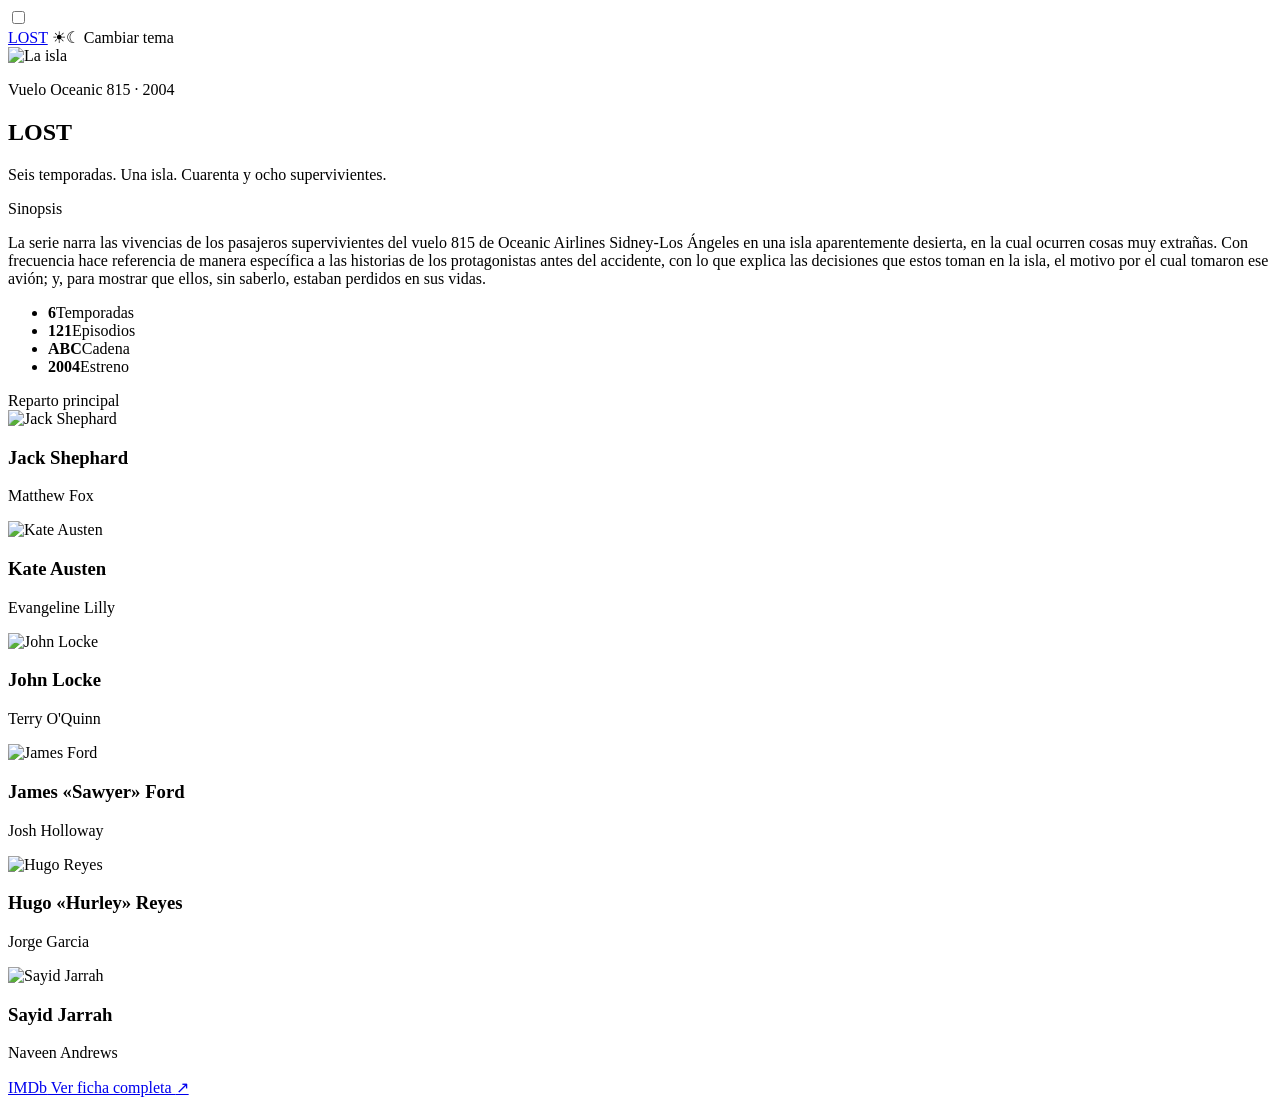
==== html/lost.html @ 3f50542d "Add files via upload" ====
<!doctype html>
<html lang="es">
<head>
<meta charset="utf-8">
<meta name="viewport" content="width=device-width, initial-scale=1">
<title>LOST</title>
<meta name="description" content="Dossier de LOST: sinopsis y reparto principal.">
<link rel="preconnect" href="https://fonts.googleapis.com">
<link rel="preconnect" href="https://fonts.gstatic.com" crossorigin>
<link href="https://fonts.googleapis.com/css2?family=Bodoni+Moda:ital,opsz,wght@0,6..96,500..800;1,6..96,500&family=Manrope:wght@400;500;600;700;800&display=swap" rel="stylesheet">
<link rel="stylesheet" href="css/lost.css">
</head>
<body>

<!-- El checkbox debe ir ANTES de .page: hace funcionar el modo oscuro sin JS -->
<input type="checkbox" id="tema" class="sr">

<div class="page">

  <header class="nav">
    <a class="brand" href="#top">LOST</a>
    <label class="switch" for="tema" title="Modo claro / oscuro">
      <span class="ic sun">☀</span><span class="knob"></span><span class="ic moon">☾</span>
      <span class="sr">Cambiar tema</span>
    </label>
  </header>

  <!-- 1 · TÍTULO -->
  <section class="hero" id="top">
    <div class="hero-bg">
      <img src="img/title.jpg" alt="La isla">
    </div>
    <div class="hero-inner">
      <p class="eyebrow">Vuelo Oceanic 815 · 2004</p>
      <h1 class="title"><span>LOST</span></h1>
      <p class="sub">Seis temporadas. Una isla. Cuarenta y ocho supervivientes.</p>
    </div>
  </section>

  <!-- 2 · SINOPSIS -->
  <section class="synopsis" id="sinopsis">
    <div class="wrap">
      <span class="kicker">Sinopsis</span>
      <p class="lead">La serie narra las vivencias de los pasajeros supervivientes del vuelo 815 de Oceanic Airlines Sidney-Los Ángeles en una isla aparentemente desierta, en la cual ocurren cosas muy extrañas. Con frecuencia hace referencia de manera específica a las historias de los protagonistas antes del accidente, con lo que explica las decisiones que estos toman en la isla, el motivo por el cual tomaron ese avión; y, para mostrar que ellos, sin saberlo, estaban perdidos en sus vidas.</p>
      <ul class="facts">
        <li><b>6</b><span>Temporadas</span></li>
        <li><b>121</b><span>Episodios</span></li>
        <li><b>ABC</b><span>Cadena</span></li>
        <li><b>2004</b><span>Estreno</span></li>
      </ul>
    </div>
  </section>

  <!-- 3 · PERSONAJES -->
  <section class="cast" id="personajes">
    <div class="wrap">
      <span class="kicker">Reparto principal</span>
      <div class="grid">
        <article class="card">
          <div class="ph"><img loading="lazy" src="img/jack_shepard.jpg" alt="Jack Shephard"></div>
          <h3>Jack Shephard</h3><p>Matthew Fox</p>
        </article>
        <article class="card">
          <div class="ph"><img loading="lazy" src="img/kate_austen.jpg" alt="Kate Austen"></div>
          <h3>Kate Austen</h3><p>Evangeline Lilly</p>
        </article>
        <article class="card">
          <div class="ph"><img loading="lazy" src="img/john_locke.jpg" alt="John Locke"></div>
          <h3>John Locke</h3><p>Terry O'Quinn</p>
        </article>
        <article class="card">
          <div class="ph"><img loading="lazy" src="img/sawyer.jpg" alt="James Ford"></div>
          <h3>James «Sawyer» Ford</h3><p>Josh Holloway</p>
        </article>
        <article class="card">
          <div class="ph"><img loading="lazy" src="img/hugo.jpg" alt="Hugo Reyes"></div>
          <h3>Hugo «Hurley» Reyes</h3><p>Jorge Garcia</p>
        </article>
        <article class="card">
          <div class="ph"><img loading="lazy" src="img/sayid.jpg" alt="Sayid Jarrah"></div>
          <h3>Sayid Jarrah</h3><p>Naveen Andrews</p>
        </article>
      </div>
    </div>
  </section>

  <footer class="foot">
    <a class="btn-imdb" href="https://www.imdb.com/title/tt0411008/" target="_blank" rel="noopener">
      <span class="imdb-tag">IMDb</span> Ver ficha completa
      <span class="arrow" aria-hidden="true">↗</span>
    </a>
  </footer>

</div>
</body>
</html>
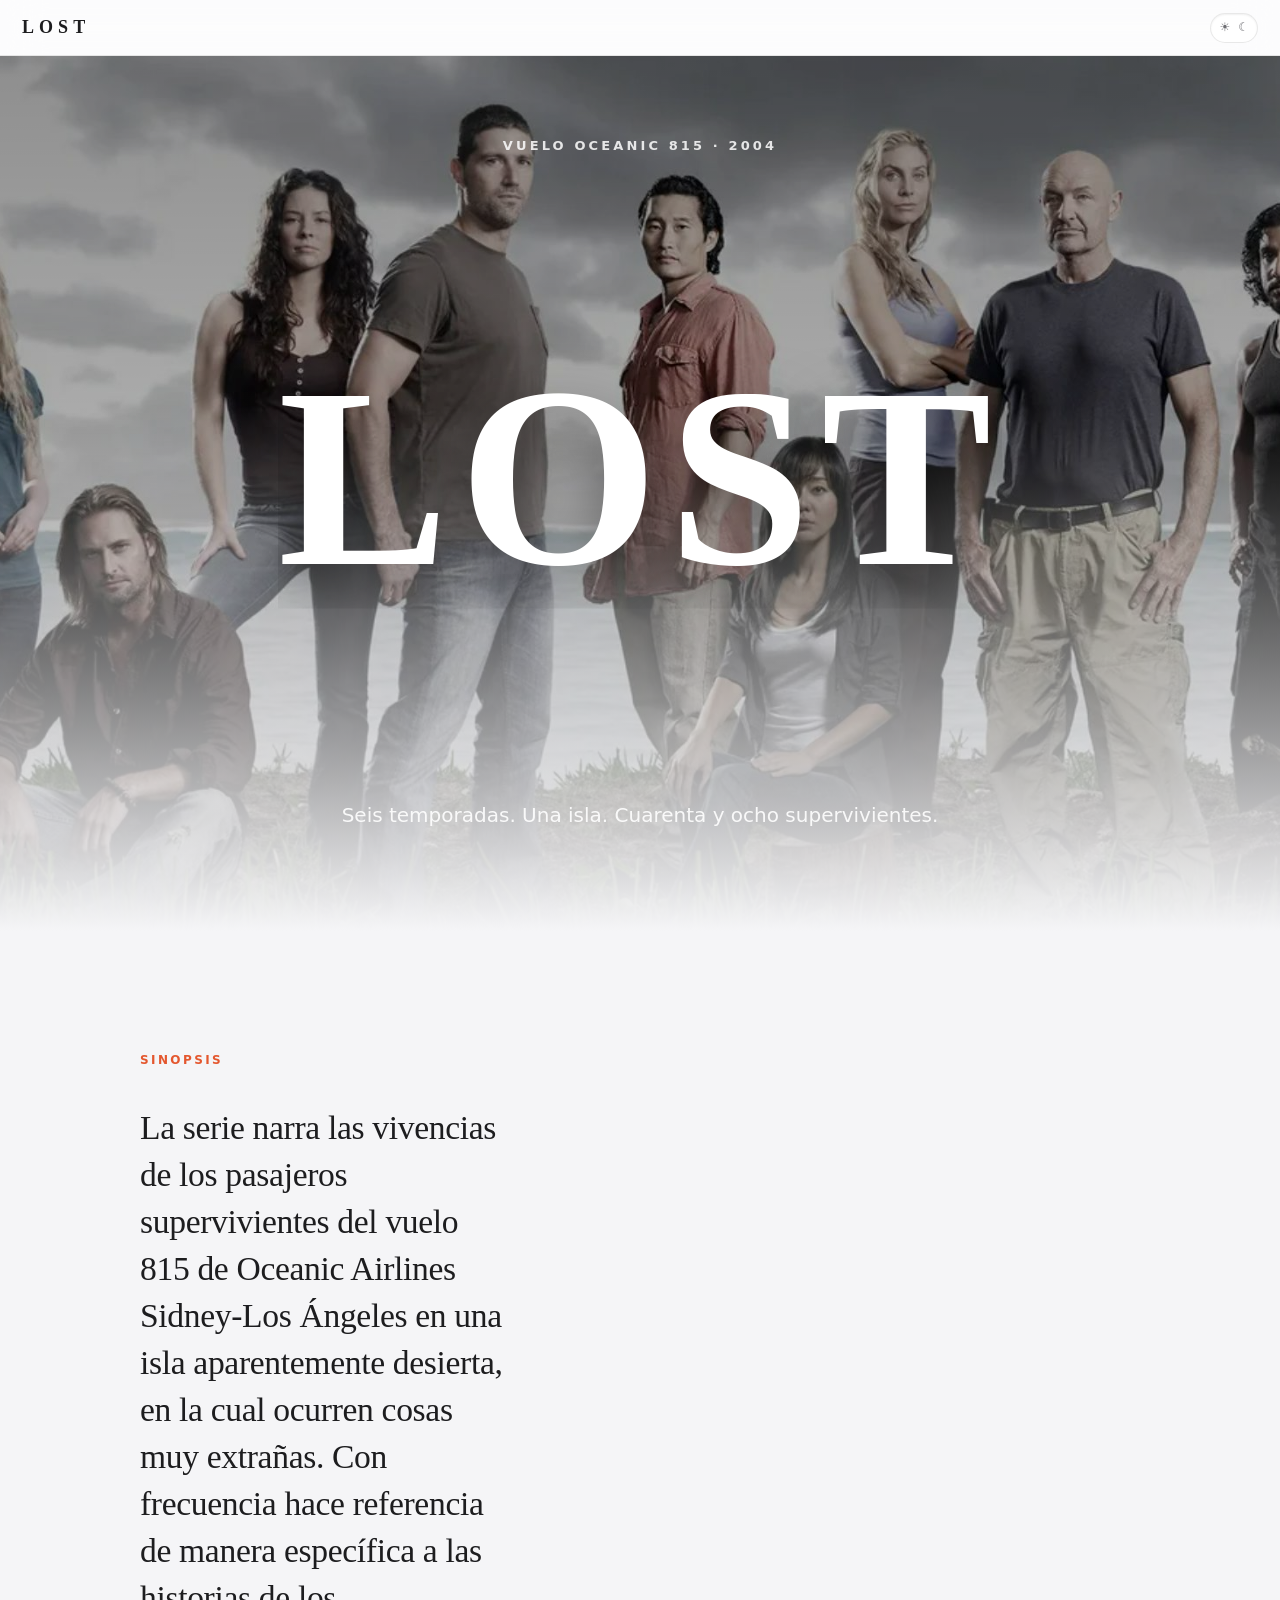
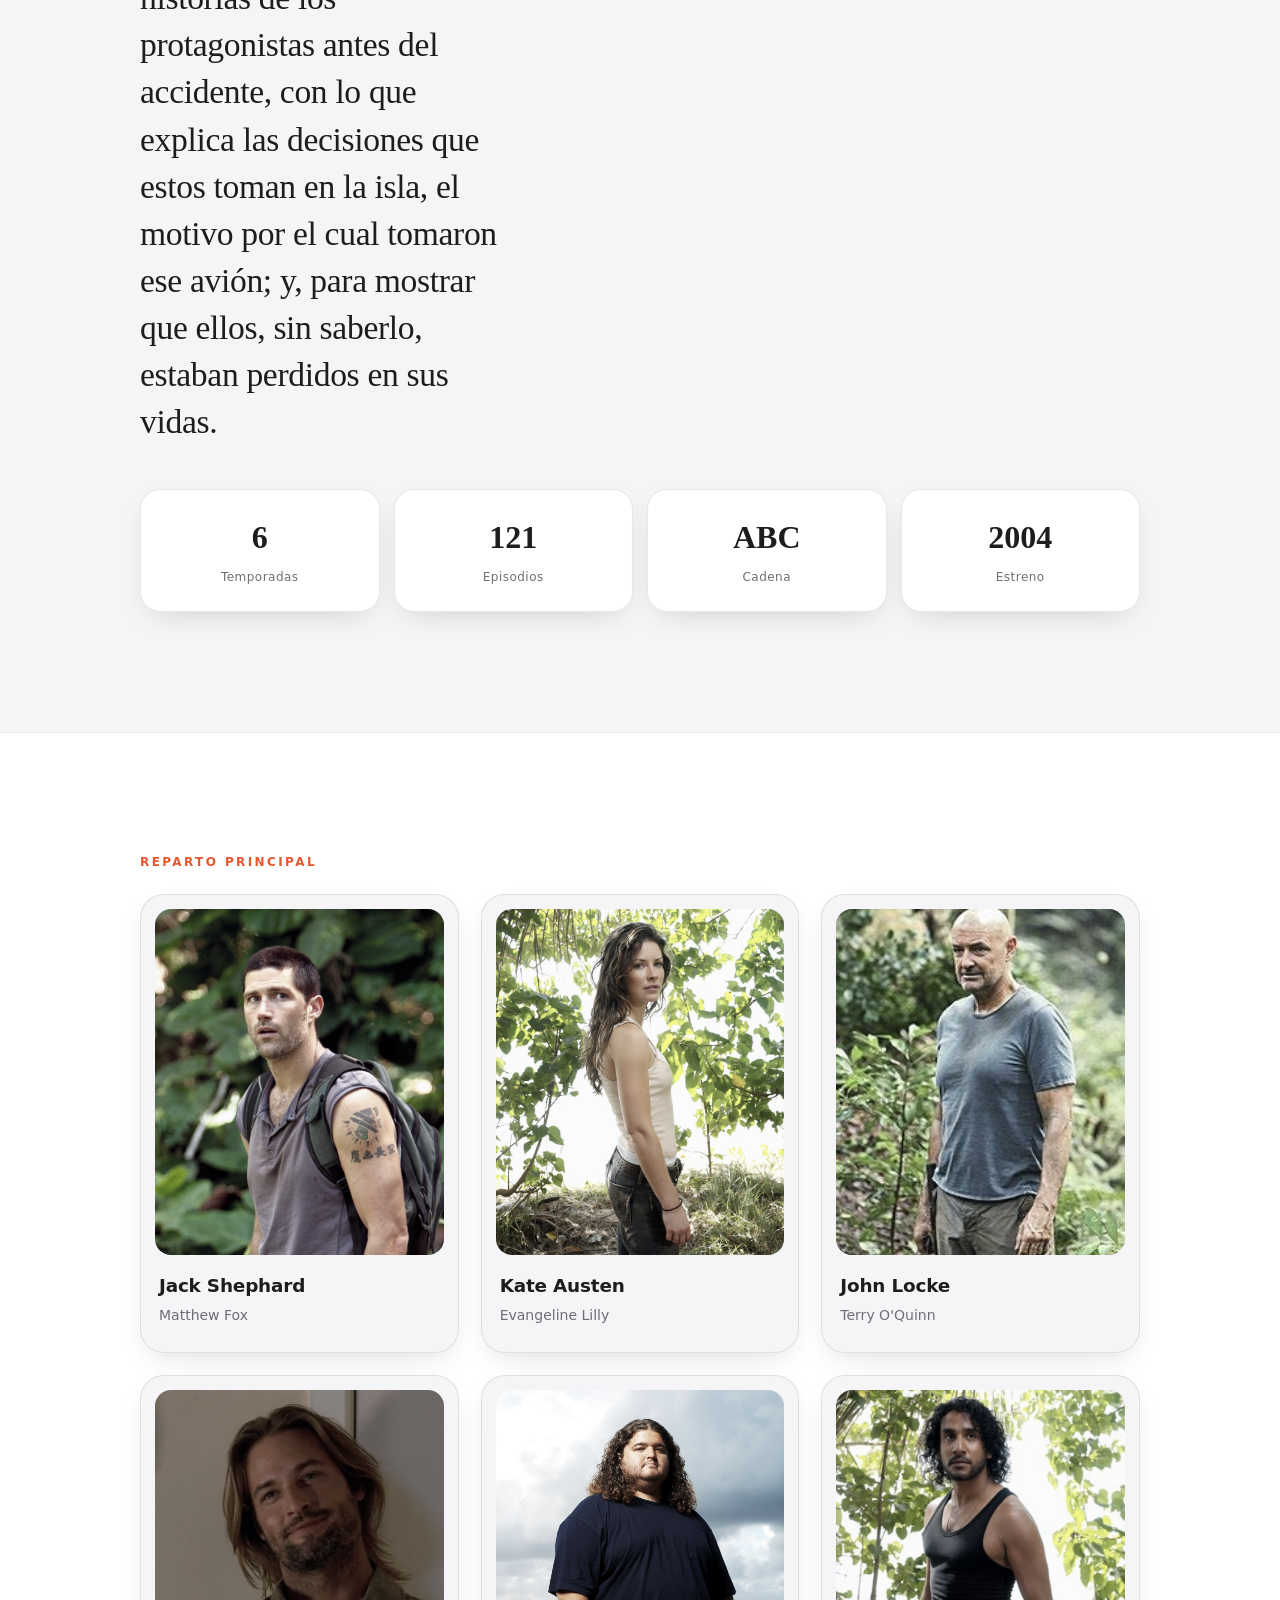
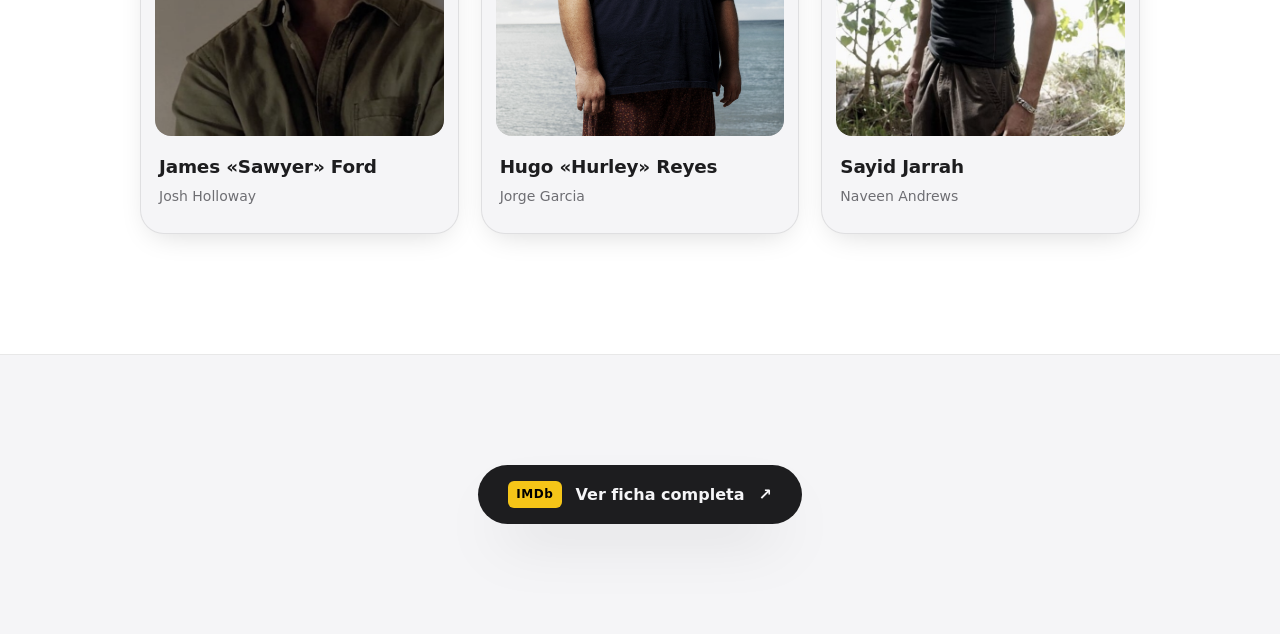
==== commit b14e8030: "Añadido index" ====
--- a/html/lost.html
+++ b/html/lost.html
@@ -8,7 +8,7 @@
 <link rel="preconnect" href="https://fonts.googleapis.com">
 <link rel="preconnect" href="https://fonts.gstatic.com" crossorigin>
 <link href="https://fonts.googleapis.com/css2?family=Bodoni+Moda:ital,opsz,wght@0,6..96,500..800;1,6..96,500&family=Manrope:wght@400;500;600;700;800&display=swap" rel="stylesheet">
-<link rel="stylesheet" href="css/lost.css">
+<link rel="stylesheet" href="../css/lost.css">
 </head>
 <body>
 
@@ -28,7 +28,7 @@
   <!-- 1 · TÍTULO -->
   <section class="hero" id="top">
     <div class="hero-bg">
-      <img src="img/title.jpg" alt="La isla">
+      <img src="../img/title.jpg" alt="La isla">
     </div>
     <div class="hero-inner">
       <p class="eyebrow">Vuelo Oceanic 815 · 2004</p>
@@ -57,27 +57,27 @@
       <span class="kicker">Reparto principal</span>
       <div class="grid">
         <article class="card">
-          <div class="ph"><img loading="lazy" src="img/jack_shepard.jpg" alt="Jack Shephard"></div>
+          <div class="ph"><img loading="lazy" src="../img/jack_shepard.jpg" alt="Jack Shephard"></div>
           <h3>Jack Shephard</h3><p>Matthew Fox</p>
         </article>
         <article class="card">
-          <div class="ph"><img loading="lazy" src="img/kate_austen.jpg" alt="Kate Austen"></div>
+          <div class="ph"><img loading="lazy" src="../img/kate_austen.jpg" alt="Kate Austen"></div>
           <h3>Kate Austen</h3><p>Evangeline Lilly</p>
         </article>
         <article class="card">
-          <div class="ph"><img loading="lazy" src="img/john_locke.jpg" alt="John Locke"></div>
+          <div class="ph"><img loading="lazy" src="../img/john_locke.jpg" alt="John Locke"></div>
           <h3>John Locke</h3><p>Terry O'Quinn</p>
         </article>
         <article class="card">
-          <div class="ph"><img loading="lazy" src="img/sawyer.jpg" alt="James Ford"></div>
+          <div class="ph"><img loading="lazy" src="../img/sawyer.jpg" alt="James Ford"></div>
           <h3>James «Sawyer» Ford</h3><p>Josh Holloway</p>
         </article>
         <article class="card">
-          <div class="ph"><img loading="lazy" src="img/hugo.jpg" alt="Hugo Reyes"></div>
+          <div class="ph"><img loading="lazy" src="../img/hugo.jpg" alt="Hugo Reyes"></div>
           <h3>Hugo «Hurley» Reyes</h3><p>Jorge Garcia</p>
         </article>
         <article class="card">
-          <div class="ph"><img loading="lazy" src="img/sayid.jpg" alt="Sayid Jarrah"></div>
+          <div class="ph"><img loading="lazy" src="../img/sayid.jpg" alt="Sayid Jarrah"></div>
           <h3>Sayid Jarrah</h3><p>Naveen Andrews</p>
         </article>
       </div>
--- a/css/lost.css
+++ b/css/lost.css
@@ -0,0 +1,136 @@
+/* ============ TOKENS ============ */
+:root{
+  --f-display:"Bodoni Moda", Georgia, serif;
+  --f-body:"Manrope", system-ui, sans-serif;
+
+  --bg:#F5F5F7;            /* gris Apple */
+  --card:#FFFFFF;
+  --ink:#1D1D1F;
+  --muted:#6E6E73;
+  --line:rgba(0,0,0,.09);
+  --accent:#E4572E;        /* ámbar/humo */
+  --glass:rgba(255,255,255,.72);
+  --shadow:0 10px 30px -12px rgba(0,0,0,.18);
+  --shadow-lg:0 30px 60px -25px rgba(0,0,0,.35);
+}
+/* modo oscuro (checkbox #tema) */
+#tema:checked ~ .page{
+  --bg:#000;
+  --card:#161617;
+  --ink:#F5F5F7;
+  --muted:#98989D;
+  --line:rgba(255,255,255,.12);
+  --glass:rgba(20,20,22,.72);
+  --shadow:0 10px 30px -12px rgba(0,0,0,.6);
+  --shadow-lg:0 30px 60px -25px rgba(0,0,0,.8);
+}
+#tema:checked ~ .page .hero-bg img{filter:brightness(.55) saturate(.9)}
+
+/* ============ BASE ============ */
+*,*::before,*::after{box-sizing:border-box}
+html{scroll-behavior:smooth}
+body{margin:0}
+.sr{position:absolute;width:1px;height:1px;overflow:hidden;clip:rect(0 0 0 0)}
+.page{
+  background:var(--bg);color:var(--ink);
+  font-family:var(--f-body);line-height:1.6;
+  transition:background-color .5s ease,color .4s ease;
+  min-height:100vh;overflow-x:hidden;
+}
+.wrap{width:min(100% - 44px,1000px);margin-inline:auto}
+h3{margin:0}
+img{display:block;max-width:100%}
+a{color:inherit;text-decoration:none}
+
+/* ============ NAV ============ */
+.nav{
+  position:sticky;top:0;z-index:50;
+  display:flex;align-items:center;justify-content:space-between;
+  height:56px;padding:0 22px;
+  background:var(--glass);
+  -webkit-backdrop-filter:saturate(180%) blur(20px);
+  backdrop-filter:saturate(180%) blur(20px);
+  border-bottom:1px solid var(--line);
+}
+.brand{font-family:var(--f-display);font-weight:700;letter-spacing:.28em;font-size:18px}
+
+/* switch Apple */
+.switch{display:inline-flex;align-items:center;gap:8px;cursor:pointer;
+  height:30px;padding:0 8px;border-radius:999px;border:1px solid var(--line);
+  background:var(--card);box-shadow:inset 0 1px 2px rgba(0,0,0,.06);transition:border-color .3s}
+.switch:hover{border-color:var(--accent)}
+.ic{font-size:12px;color:var(--muted);transition:opacity .4s,color .4s}
+.knob{position:absolute;width:0;height:0}
+#tema:checked ~ .page .ic.moon{color:var(--accent);opacity:1}
+#tema:checked ~ .page .ic.sun{opacity:.4}
+
+/* ============ HERO ============ */
+.hero{position:relative;min-height:88vh;display:grid;place-items:center;
+  text-align:center;overflow:hidden;isolation:isolate;padding:80px 20px}
+.hero-bg{position:absolute;inset:0;z-index:-2}
+.hero-bg img{width:100%;height:100%;object-fit:cover;filter:brightness(.75);
+  animation:kb 26s ease-in-out infinite alternate}
+@keyframes kb{from{transform:scale(1.08)}to{transform:scale(1.22)}}
+.hero::after{content:"";position:absolute;inset:0;z-index:-1;
+  background:linear-gradient(180deg,rgba(0,0,0,.25),rgba(0,0,0,.1) 40%,var(--bg))}
+.eyebrow{font-size:13px;letter-spacing:.24em;text-transform:uppercase;color:#fff;
+  opacity:.85;margin:0 0 18px;font-weight:600}
+.title{font-family:var(--f-display);font-weight:800;color:#fff;
+  font-size:clamp(5rem,24vw,16rem);line-height:.85;letter-spacing:.04em;
+  text-shadow:0 20px 60px rgba(0,0,0,.5)}
+.title span{display:inline-block;clip-path:inset(0 0 105% 0);animation:up 1.1s .2s cubic-bezier(.16,.84,.24,1) forwards}
+@keyframes up{to{clip-path:inset(-20% 0 -10% 0)}}
+.sub{color:#fff;opacity:.9;font-size:clamp(1rem,2vw,1.25rem);margin-top:22px;font-weight:500}
+
+/* ============ SECCIONES ============ */
+section{padding:clamp(70px,10vw,120px) 0}
+.kicker{display:block;font-size:12px;letter-spacing:.2em;text-transform:uppercase;
+  color:var(--accent);font-weight:700;margin-bottom:22px}
+
+/* sinopsis */
+.lead{font-family:var(--f-display);font-weight:400;
+  font-size:clamp(1.4rem,3.2vw,2.1rem);line-height:1.4;letter-spacing:-.01em;max-width:22ch}
+.facts{list-style:none;padding:0;margin:44px 0 0;display:grid;
+  grid-template-columns:repeat(4,1fr);gap:14px}
+.facts li{background:var(--card);border:1px solid var(--line);border-radius:20px;
+  padding:22px 18px;text-align:center;box-shadow:var(--shadow);
+  transition:transform .4s cubic-bezier(.2,.8,.2,1),box-shadow .4s}
+.facts li:hover{transform:translateY(-6px);box-shadow:var(--shadow-lg)}
+.facts b{display:block;font-family:var(--f-display);font-size:2rem;font-weight:800}
+.facts span{font-size:12px;color:var(--muted);letter-spacing:.04em}
+
+/* personajes */
+.cast{background:var(--card);border-block:1px solid var(--line)}
+.grid{display:grid;grid-template-columns:repeat(3,1fr);gap:22px}
+.card{background:var(--bg);border:1px solid var(--line);border-radius:24px;
+  padding:14px;box-shadow:var(--shadow);
+  transition:transform .5s cubic-bezier(.2,.8,.2,1),box-shadow .5s}
+.card:hover{transform:translateY(-10px);box-shadow:var(--shadow-lg)}
+.ph{aspect-ratio:5/6;border-radius:16px;overflow:hidden;background:var(--line)}
+.ph img{width:100%;height:100%;object-fit:cover;filter:grayscale(.35);
+  transition:transform 1s cubic-bezier(.2,.8,.2,1),filter .6s}
+.card:hover .ph img{transform:scale(1.07);filter:grayscale(0)}
+.card h3{font-size:1.15rem;margin:16px 4px 3px;font-weight:700;letter-spacing:-.01em}
+.card p{margin:0 4px 12px;color:var(--muted);font-size:14px}
+
+/* ============ FOOTER ============ */
+.foot{padding:clamp(70px,9vw,110px) 0;display:flex;justify-content:center}
+.btn-imdb{display:inline-flex;align-items:center;gap:14px;
+  background:var(--ink);color:var(--bg);font-weight:700;font-size:16px;
+  padding:16px 30px;border-radius:999px;box-shadow:var(--shadow-lg);
+  transition:transform .4s cubic-bezier(.2,.8,.2,1),filter .4s}
+.btn-imdb:hover{transform:translateY(-4px) scale(1.02);filter:brightness(1.15)}
+.imdb-tag{background:#F5C518;color:#000;font-weight:800;font-size:12px;letter-spacing:.05em;
+  padding:4px 8px;border-radius:6px}
+.arrow{transition:transform .4s}
+.btn-imdb:hover .arrow{transform:translate(3px,-3px)}
+
+/* ============ RESPONSIVE ============ */
+@media (max-width:760px){
+  .grid{grid-template-columns:repeat(2,1fr)}
+  .facts{grid-template-columns:repeat(2,1fr)}
+}
+@media (prefers-reduced-motion:reduce){
+  *,*::before,*::after{animation:none!important;transition:none!important;scroll-behavior:auto}
+  .title span{clip-path:none}
+}
